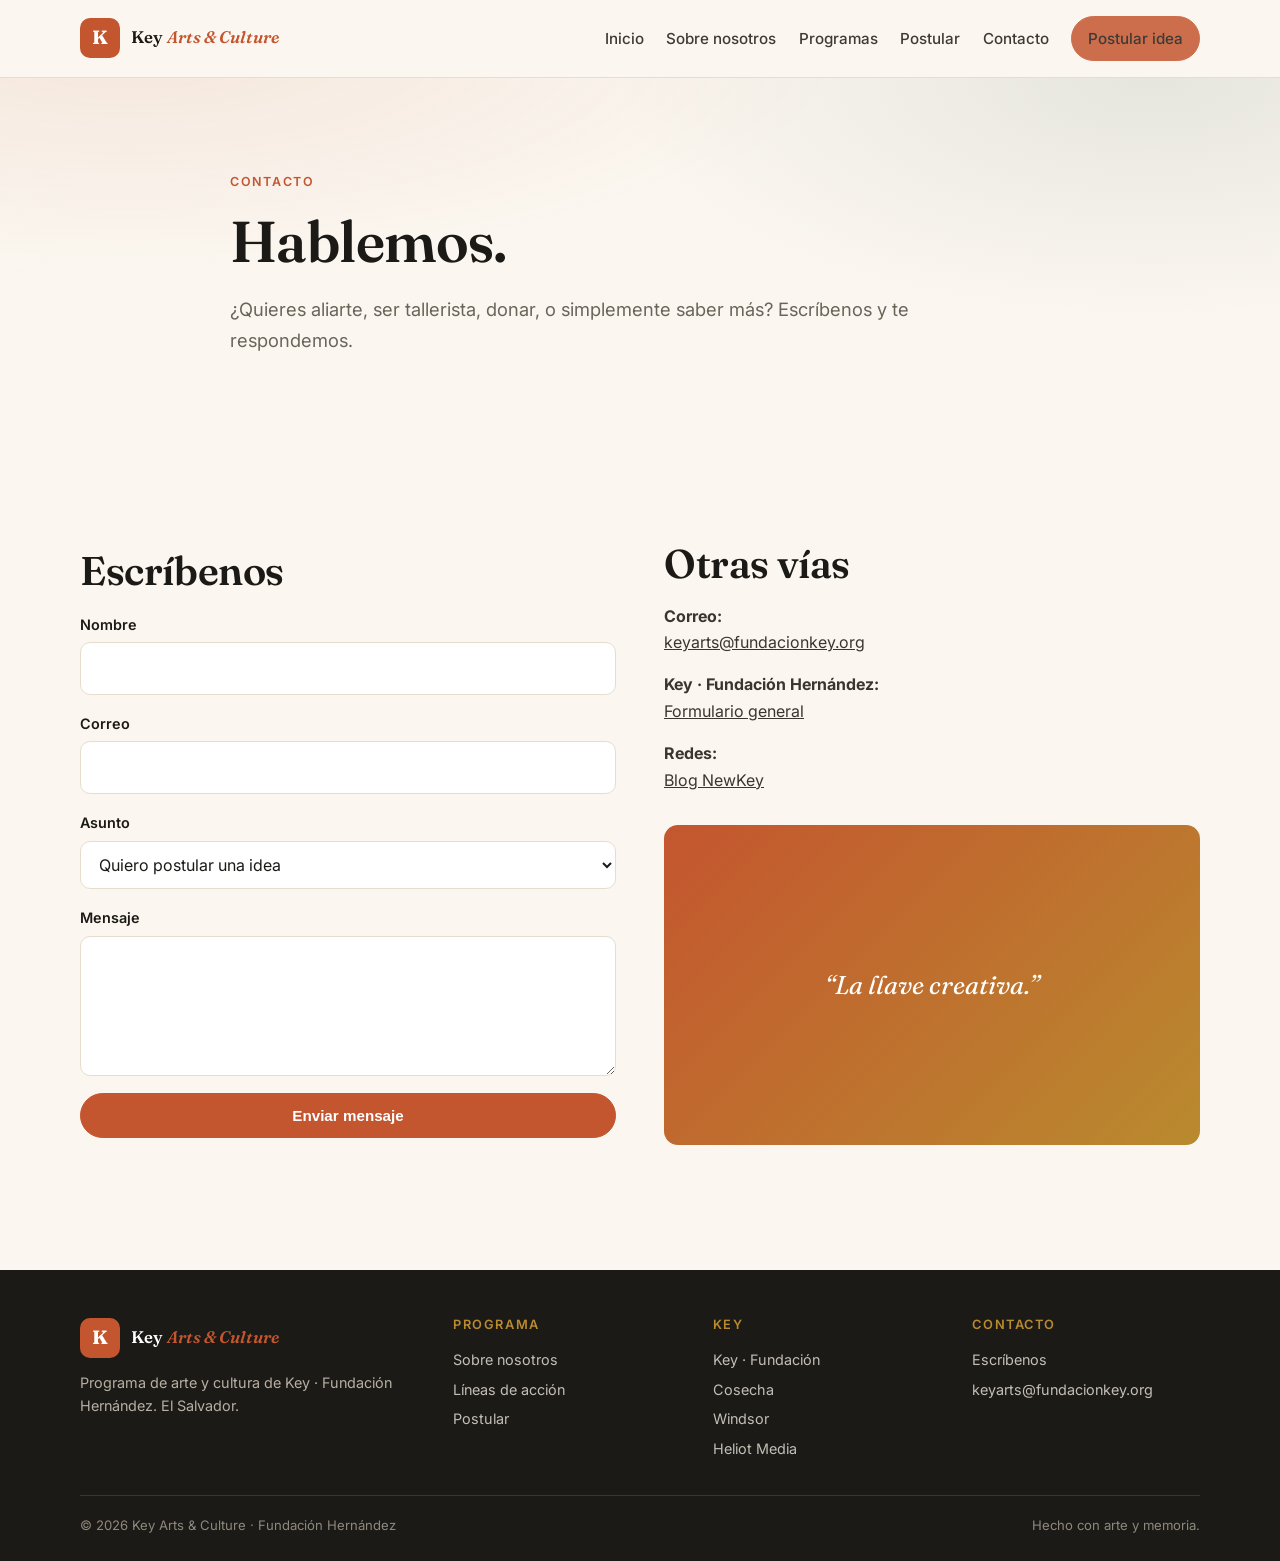
==== contacto.html @ b926c4cf "Add contacto.html for contact form and information" ====
<!DOCTYPE html>
<html lang="es">
<head>
<meta charset="UTF-8" />
<meta name="viewport" content="width=device-width, initial-scale=1.0" />
<title>Contacto — Key Arts &amp; Culture</title>
<meta name="description" content="Escríbenos para postular, aliarte o sumarte a Key Arts & Culture." />
<link rel="preconnect" href="https://fonts.googleapis.com" />
<link rel="preconnect" href="https://fonts.gstatic.com" crossorigin />
<link href="https://fonts.googleapis.com/css2?family=Fraunces:ital,opsz,wght@0,9..144,400;0,9..144,600;0,9..144,700;1,9..144,400&family=Inter:wght@400;500;600&display=swap" rel="stylesheet" />
<link rel="stylesheet" href="styles.css" />
</head>
<body>

<header class="site-header">
  <div class="container nav-wrap">
    <a class="brand" href="index.html">
      <span class="brand-mark">K</span>
      <span class="brand-text">Key <em>Arts &amp; Culture</em></span>
    </a>
    <button class="nav-toggle" aria-label="Abrir menú" aria-expanded="false">☰</button>
    <nav class="nav">
      <a href="index.html">Inicio</a>
      <a href="sobre-nosotros.html">Sobre nosotros</a>
      <a href="programas.html">Programas</a>
      <a href="postular.html">Postular</a>
      <a href="contacto.html">Contacto</a>
      <a class="btn btn-sm" href="postular.html">Postular idea</a>
    </nav>
  </div>
</header>

<main>

  <section class="hero">
    <div class="container hero-inner">
      <span class="eyebrow">Contacto</span>
      <h1>Hablemos.</h1>
      <p class="lead">
        ¿Quieres aliarte, ser tallerista, donar, o simplemente saber más?
        Escríbenos y te respondemos.
      </p>
    </div>
  </section>

  <section>
    <div class="container split">

      <div>
        <h2>Escríbenos</h2>
        <form action="https://formspree.io/f/tu-id" method="POST" style="margin-top:1.2rem;">
          <div class="field">
            <label for="nombre">Nombre</label>
            <input id="nombre" name="nombre" type="text" required />
          </div>
          <div class="field">
            <label for="email">Correo</label>
            <input id="email" name="email" type="email" required />
          </div>
          <div class="field">
            <label for="asunto">Asunto</label>
            <select id="asunto" name="asunto">
              <option>Quiero postular una idea</option>
              <option>Quiero ser tallerista</option>
              <option>Quiero aliarme</option>
              <option>Quiero donar</option>
              <option>Prensa / medios</option>
              <option>Otro</option>
            </select>
          </div>
          <div class="field">
            <label for="mensaje">Mensaje</label>
            <textarea id="mensaje" name="mensaje" required></textarea>
          </div>
          <button class="btn" type="submit">Enviar mensaje</button>
        </form>
      </div>

      <div>
        <h2>Otras vías</h2>
        <p style="margin-top:1rem;">
          <strong>Correo:</strong><br />
          <a href="mailto:keyarts@fundacionkey.org" style="text-decoration:underline;">keyarts@fundacionkey.org</a>
        </p>
        <p style="margin-top:1rem;">
          <strong>Key · Fundación Hernández:</strong><br />
          <a href="https://fundacionkey.github.io/key/contactanos.html" target="_blank" rel="noopener" style="text-decoration:underline;">Formulario general</a>
        </p>
        <p style="margin-top:1rem;">
          <strong>Redes:</strong><br />
          <a href="https://the-newkey.blogspot.com/" target="_blank" rel="noopener" style="text-decoration:underline;">Blog NewKey</a>
        </p>

        <div class="visual" style="margin-top:2rem;">
          “La llave creativa.”
        </div>
      </div>

    </div>
  </section>

</main>

<footer class="site-footer">
  <div class="container footer-grid">
    <div>
      <div class="brand" style="margin-bottom:.8rem;">
        <span class="brand-mark">K</span>
        <span class="brand-text" style="color:#fff;">Key <em>Arts &amp; Culture</em></span>
      </div>
      <p>Programa de arte y cultura de Key · Fundación Hernández. El Salvador.</p>
    </div>
    <div>
      <h4>Programa</h4>
      <a href="sobre-nosotros.html">Sobre nosotros</a>
      <a href="programas.html">Líneas de acción</a>
      <a href="postular.html">Postular</a>
    </div>
    <div>
      <h4>Key</h4>
      <a href="https://fundacionkey.github.io/key/" target="_blank" rel="noopener">Key · Fundación</a>
      <a href="https://fundacionkey.github.io/key/cosecha.html" target="_blank" rel="noopener">Cosecha</a>
      <a href="https://fundacionkey.github.io/windsor/" target="_blank" rel="noopener">Windsor</a>
      <a href="https://fundacionkey.github.io/Heliot-Media/" target="_blank" rel="noopener">Heliot Media</a>
    </div>
    <div>
      <h4>Contacto</h4>
      <a href="contacto.html">Escríbenos</a>
      <a href="mailto:keyarts@fundacionkey.org">keyarts@fundacionkey.org</a>
    </div>
  </div>
  <div class="container footer-bottom">
    <span>© 2026 Key Arts &amp; Culture · Fundación Hernández</span>
    <span>Hecho con arte y memoria.</span>
  </div>
</footer>

<script>
  const toggle = document.querySelector('.nav-toggle');
  const nav = document.querySelector('.nav');
  toggle?.addEventListener('click', () => {
    const open = nav.classList.toggle('open');
    toggle.setAttribute('aria-expanded', open);
  });
</script>
</body>
</html>
---- styles.css ----
/* ============================================
   Key Arts & Culture — estilos compartidos
   https://fundacionkey.github.io/artsandculture/
   ============================================ */

*, *::before, *::after { box-sizing: border-box; }
* { margin: 0; padding: 0; }

:root {
  --cream: #FBF7F0;
  --paper: #FFFFFF;
  --ink: #1C1A17;
  --muted: #6B6459;
  --line: #E6DDCE;
  --terracotta: #C4562F;
  --terracotta-dark: #9E3E1E;
  --green: #2E4A3C;
  --gold: #B98A2E;
  --radius: 14px;
  --maxw: 1120px;
  --shadow: 0 10px 30px rgba(28,26,23,.08);
}

html { scroll-behavior: smooth; }

body {
  font-family: 'Inter', system-ui, -apple-system, sans-serif;
  background: var(--cream);
  color: var(--ink);
  line-height: 1.65;
  -webkit-font-smoothing: antialiased;
  text-rendering: optimizeLegibility;
}

h1, h2, h3, h4 {
  font-family: 'Fraunces', Georgia, serif;
  font-weight: 600;
  line-height: 1.15;
  letter-spacing: -0.01em;
}
h1 { font-size: clamp(2.2rem, 5vw, 3.6rem); }
h2 { font-size: clamp(1.7rem, 3.5vw, 2.5rem); }
h3 { font-size: 1.25rem; }

p { color: #3A362F; }
a { color: inherit; text-decoration: none; }
img { max-width: 100%; display: block; }

.container {
  width: min(100% - 2.5rem, var(--maxw));
  margin-inline: auto;
}

/* ---------- Header / Nav ---------- */
.site-header {
  position: sticky; top: 0; z-index: 50;
  background: rgba(251,247,240,.92);
  backdrop-filter: blur(10px);
  -webkit-backdrop-filter: blur(10px);
  border-bottom: 1px solid var(--line);
}
.nav-wrap {
  display: flex; align-items: center; justify-content: space-between;
  padding: 1rem 0;
}
.brand { display: flex; align-items: center; gap: .7rem; }
.brand-mark {
  width: 40px; height: 40px; border-radius: 10px;
  background: var(--terracotta); color: #fff;
  display: grid; place-items: center;
  font-family: 'Fraunces', serif; font-weight: 700; font-size: 1.2rem;
}
.brand-text { font-family: 'Fraunces', serif; font-weight: 600; font-size: 1.05rem; }
.brand-text em { color: var(--terracotta); font-style: italic; }

.nav { display: flex; align-items: center; gap: 1.4rem; }
.nav a { font-size: .95rem; font-weight: 500; color: var(--ink); opacity: .85; transition: .2s; }
.nav a:hover { opacity: 1; color: var(--terracotta); }

.nav-toggle {
  display: none; background: none; border: 1px solid var(--line);
  border-radius: 8px; padding: .4rem .7rem; font-size: 1.1rem; cursor: pointer;
  color: var(--ink);
}

/* ---------- Buttons ---------- */
.btn {
  display: inline-block; padding: .8rem 1.4rem; border-radius: 999px;
  background: var(--terracotta); color: #fff; font-weight: 600; font-size: .95rem;
  border: 1px solid var(--terracotta); transition: .2s; cursor: pointer;
}
.btn:hover { background: var(--terracotta-dark); border-color: var(--terracotta-dark); }
.btn-ghost {
  background: transparent; color: var(--ink); border: 1px solid var(--line);
}
.btn-ghost:hover { background: var(--ink); color: #fff; border-color: var(--ink); }
.btn-sm { padding: .55rem 1rem; font-size: .85rem; }

/* ---------- Hero ---------- */
.hero {
  padding: clamp(3rem, 7vw, 6rem) 0 clamp(2.5rem, 6vw, 5rem);
  background:
    radial-gradient(1200px 400px at 10% -10%, rgba(196,86,47,.10), transparent 60%),
    radial-gradient(900px 400px at 90% 0%, rgba(46,74,60,.10), transparent 60%);
}
.hero-inner { max-width: 820px; }
.eyebrow {
  display: inline-block; font-size: .78rem; font-weight: 600; letter-spacing: .14em;
  text-transform: uppercase; color: var(--terracotta); margin-bottom: 1rem;
}
.hero h1 { margin-bottom: 1.2rem; }
.hero p.lead { font-size: 1.15rem; color: var(--muted); max-width: 60ch; margin-bottom: 2rem; }
.hero-actions { display: flex; gap: .8rem; flex-wrap: wrap; }

/* ---------- Sections ---------- */
section { padding: clamp(2.5rem, 6vw, 5rem) 0; }
.section-head { max-width: 720px; margin-bottom: 2.5rem; }
.section-head h2 { margin-bottom: .8rem; }
.section-head p { color: var(--muted); font-size: 1.05rem; }

/* ---------- Cards ---------- */
.grid { display: grid; gap: 1.4rem; }
.grid-3 { grid-template-columns: repeat(auto-fit, minmax(260px, 1fr)); }
.grid-2 { grid-template-columns: repeat(auto-fit, minmax(320px, 1fr)); }

.card {
  background: var(--paper); border: 1px solid var(--line);
  border-radius: var(--radius); padding: 1.8rem;
  transition: .25s;
}
.card:hover { transform: translateY(-4px); box-shadow: var(--shadow); }
.card .num {
  font-family: 'Fraunces', serif; font-size: .9rem; color: var(--gold);
  font-weight: 700; letter-spacing: .1em; margin-bottom: .6rem;
}
.card h3 { margin-bottom: .5rem; }
.card p { font-size: .95rem; color: var(--muted); }

/* ---------- Split ---------- */
.split { display: grid; gap: 3rem; grid-template-columns: 1fr 1fr; align-items: center; }
.split .visual {
  background: linear-gradient(135deg, var(--terracotta), var(--gold));
  border-radius: var(--radius); min-height: 320px;
  display: grid; place-items: center; color: #fff;
  font-family: 'Fraunces', serif; font-size: 1.6rem; font-style: italic;
  padding: 2rem; text-align: center;
}

/* ---------- Quote ---------- */
.quote {
  background: var(--green); color: #fff; border-radius: var(--radius);
  padding: clamp(2rem, 5vw, 3.5rem); text-align: center;
}
.quote p {
  color: #fff; font-family: 'Fraunces', serif; font-style: italic;
  font-size: clamp(1.2rem, 2.5vw, 1.7rem); line-height: 1.4;
}
.quote .author {
  display: block; margin-top: 1.2rem; font-size: .9rem; opacity: .8;
  font-style: normal; font-family: 'Inter', sans-serif;
}

/* ---------- Forms ---------- */
form { display: grid; gap: 1.1rem; }
.field { display: grid; gap: .35rem; }
.field label { font-size: .9rem; font-weight: 600; }
.field input, .field select, .field textarea {
  font: inherit; padding: .75rem .9rem; border: 1px solid var(--line);
  border-radius: 10px; background: var(--paper); color: var(--ink);
  width: 100%;
}
.field input:focus, .field select:focus, .field textarea:focus {
  outline: 2px solid var(--terracotta); outline-offset: 1px; border-color: var(--terracotta);
}
.field textarea { min-height: 140px; resize: vertical; }
.field .hint { font-size: .8rem; color: var(--muted); }

/* ---------- Footer ---------- */
.site-footer {
  background: #1C1A17; color: #EDE7DC; margin-top: 3rem;
  padding: 3rem 0 1.5rem;
}
.footer-grid {
  display: grid; gap: 2rem;
  grid-template-columns: 1.5fr 1fr 1fr 1fr;
}
.site-footer h4 {
  font-family: 'Inter', sans-serif; font-size: .8rem; letter-spacing: .12em;
  text-transform: uppercase; color: var(--gold); margin-bottom: .8rem;
}
.site-footer a { display: block; font-size: .9rem; opacity: .8; padding: .18rem 0; transition: .2s; }
.site-footer a:hover { opacity: 1; color: #fff; }
.site-footer p { color: #B7AFA2; font-size: .9rem; }
.footer-bottom {
  border-top: 1px solid rgba(255,255,255,.12); margin-top: 2rem; padding-top: 1.2rem;
  font-size: .82rem; color: #8F887C;
  display: flex; justify-content: space-between; flex-wrap: wrap; gap: .6rem;
}

/* ---------- Responsive ---------- */
@media (max-width: 820px) {
  .split { grid-template-columns: 1fr; }
  .footer-grid { grid-template-columns: 1fr 1fr; }
  .nav {
    display: none; position: absolute; top: 100%; left: 0; right: 0;
    background: var(--cream); border-bottom: 1px solid var(--line);
    flex-direction: column; align-items: flex-start; gap: .8rem;
    padding: 1.2rem 1.25rem;
  }
  .nav.open { display: flex; }
  .nav-toggle { display: block; }
}
@media (max-width: 520px) {
  .footer-grid { grid-template-columns: 1fr; }
}
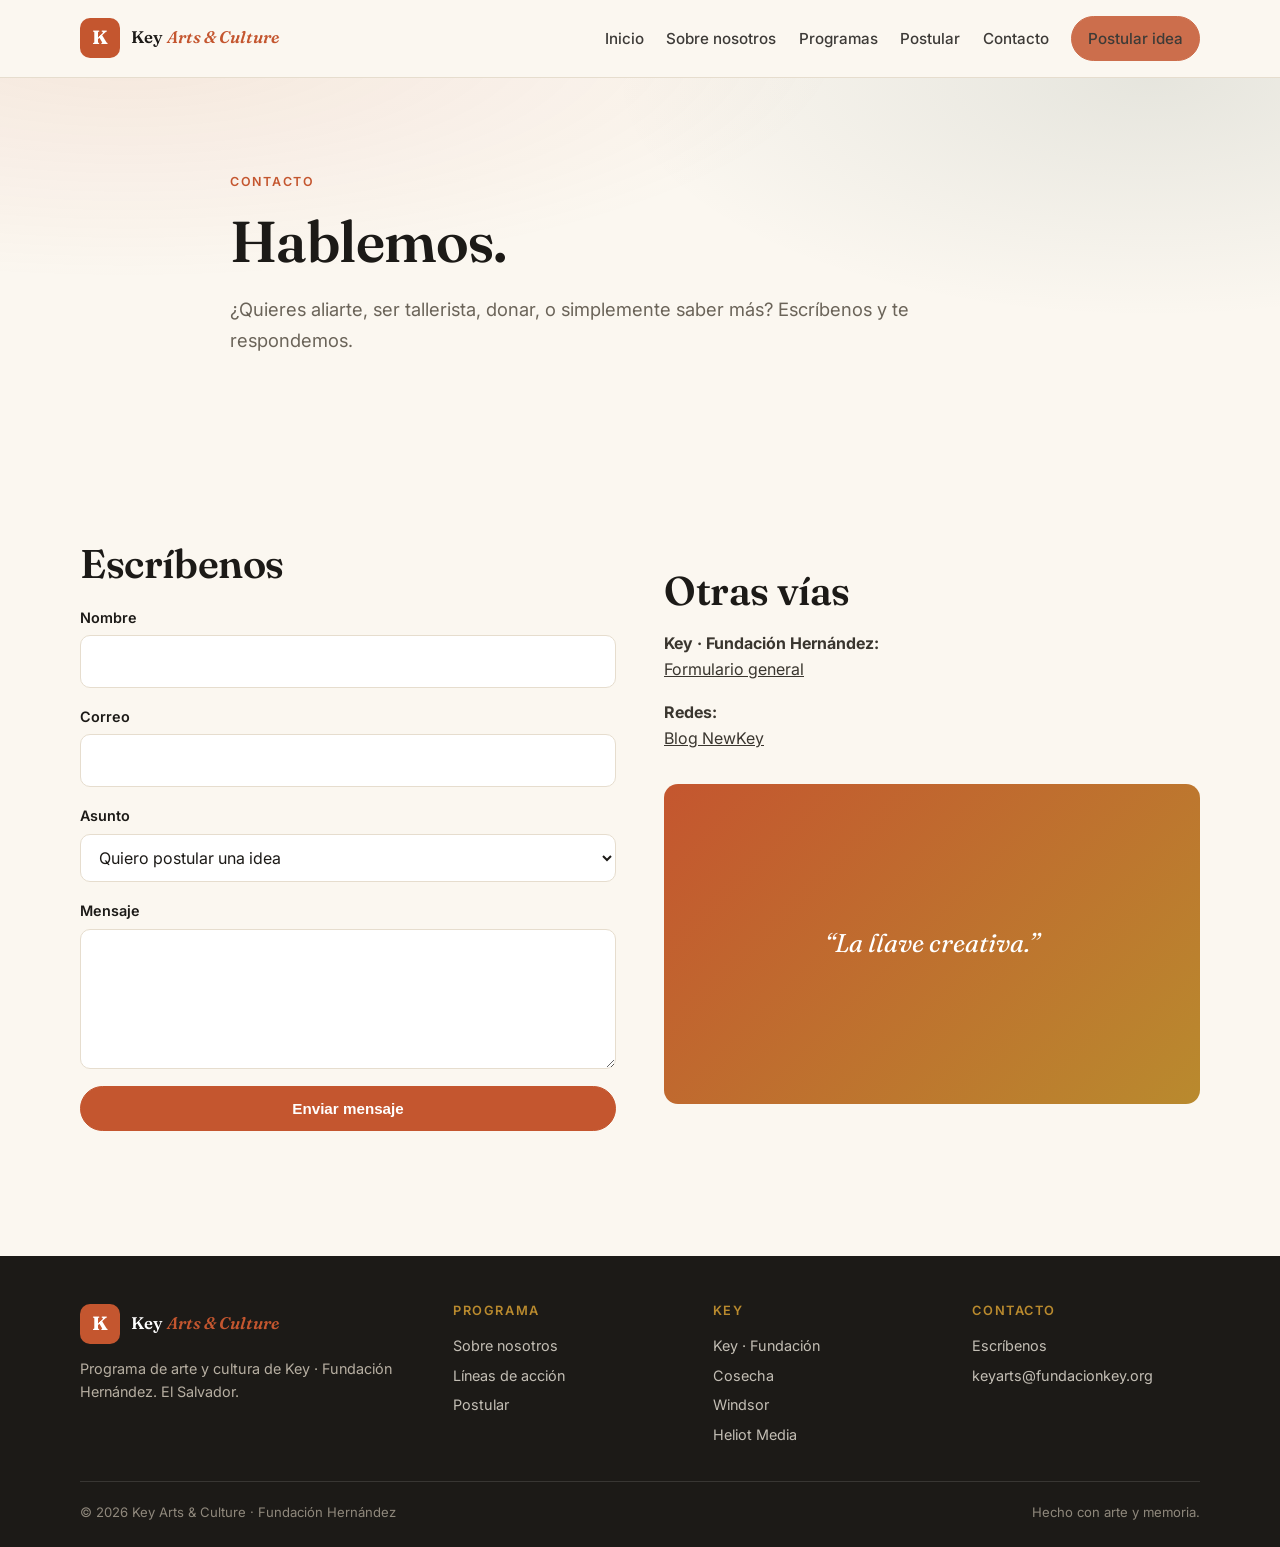
==== commit 08d51956: "Remove email contact details from contacto.html Removed email contact information from the page." ====
--- a/contacto.html
+++ b/contacto.html
@@ -79,10 +79,6 @@
       <div>
         <h2>Otras vías</h2>
         <p style="margin-top:1rem;">
-          <strong>Correo:</strong><br />
-          <a href="mailto:keyarts@fundacionkey.org" style="text-decoration:underline;">keyarts@fundacionkey.org</a>
-        </p>
-        <p style="margin-top:1rem;">
           <strong>Key · Fundación Hernández:</strong><br />
           <a href="https://fundacionkey.github.io/key/contactanos.html" target="_blank" rel="noopener" style="text-decoration:underline;">Formulario general</a>
         </p>
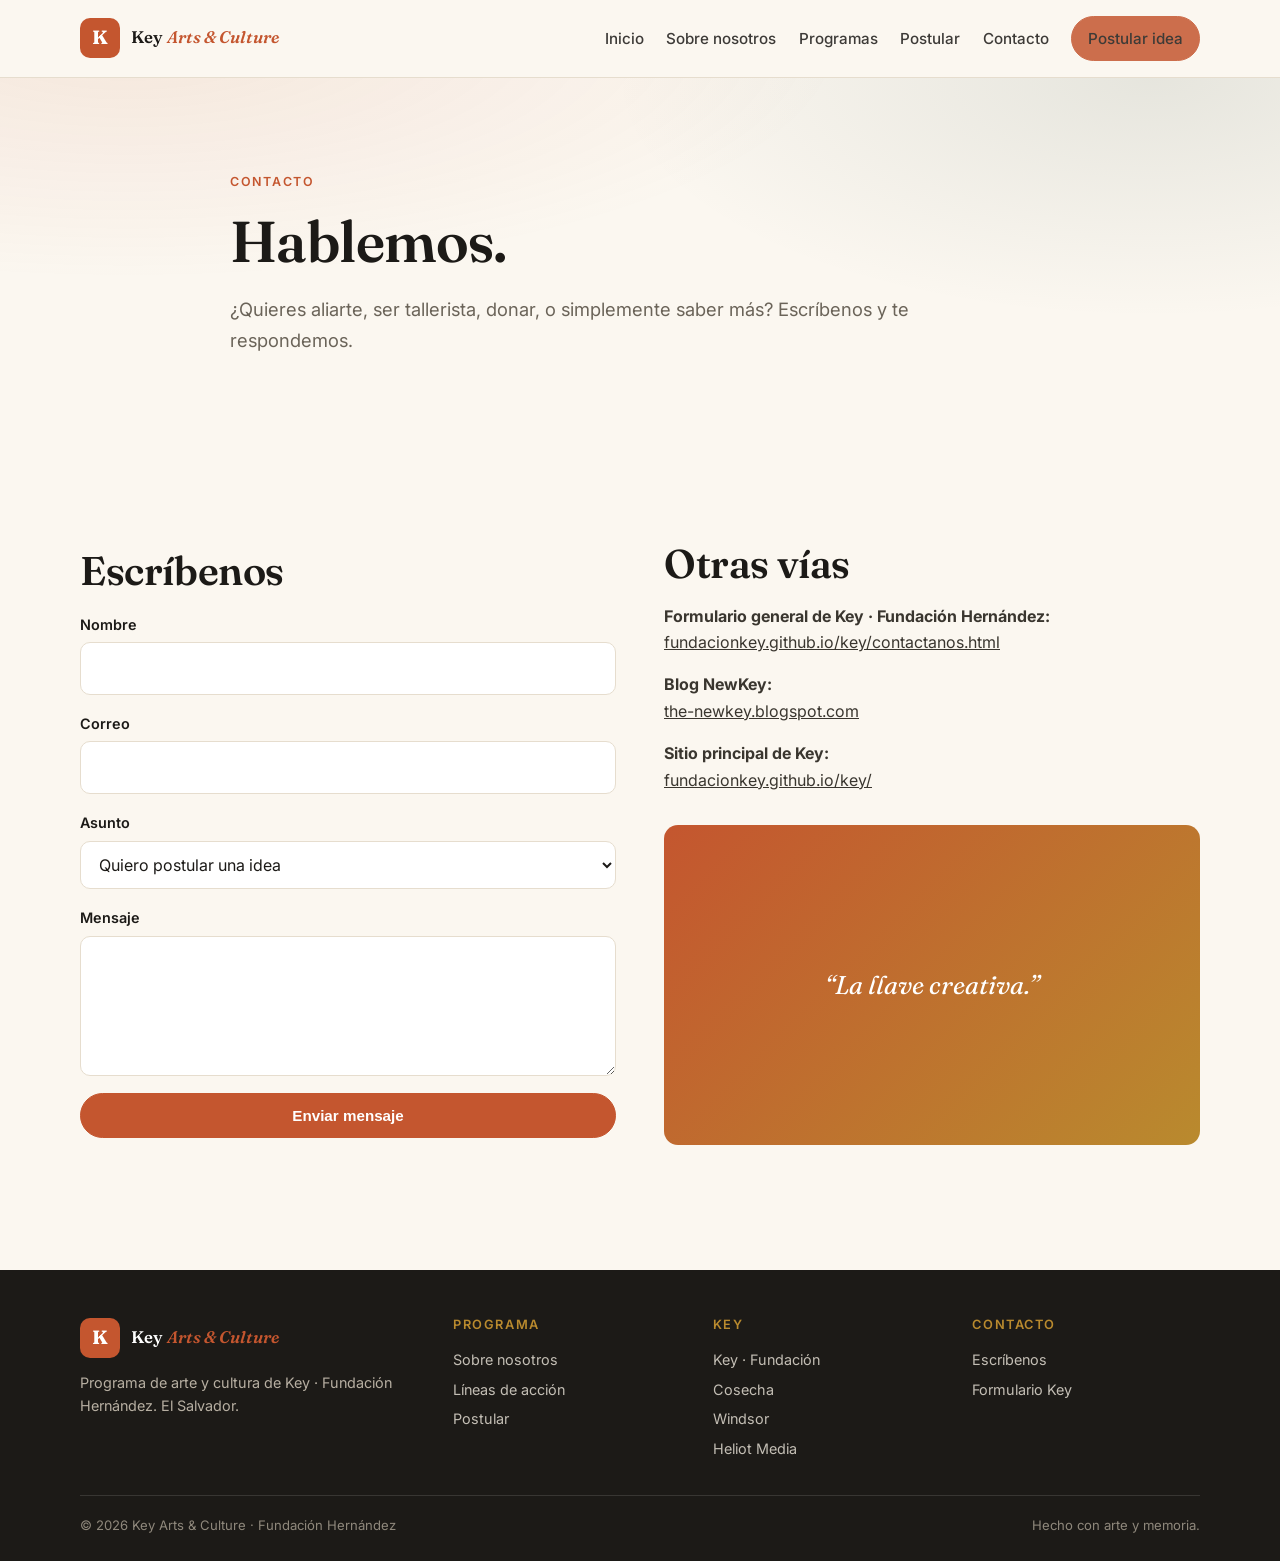
==== commit 8b5e29e2: "Update contacto.html" ====
--- a/contacto.html
+++ b/contacto.html
@@ -78,13 +78,26 @@
 
       <div>
         <h2>Otras vías</h2>
+
         <p style="margin-top:1rem;">
-          <strong>Key · Fundación Hernández:</strong><br />
-          <a href="https://fundacionkey.github.io/key/contactanos.html" target="_blank" rel="noopener" style="text-decoration:underline;">Formulario general</a>
+          <strong>Formulario general de Key · Fundación Hernández:</strong><br />
+          <a href="https://fundacionkey.github.io/key/contactanos.html" target="_blank" rel="noopener" style="text-decoration:underline;">
+            fundacionkey.github.io/key/contactanos.html
+          </a>
         </p>
+
         <p style="margin-top:1rem;">
-          <strong>Redes:</strong><br />
-          <a href="https://the-newkey.blogspot.com/" target="_blank" rel="noopener" style="text-decoration:underline;">Blog NewKey</a>
+          <strong>Blog NewKey:</strong><br />
+          <a href="https://the-newkey.blogspot.com/" target="_blank" rel="noopener" style="text-decoration:underline;">
+            the-newkey.blogspot.com
+          </a>
+        </p>
+
+        <p style="margin-top:1rem;">
+          <strong>Sitio principal de Key:</strong><br />
+          <a href="https://fundacionkey.github.io/key/" target="_blank" rel="noopener" style="text-decoration:underline;">
+            fundacionkey.github.io/key/
+          </a>
         </p>
 
         <div class="visual" style="margin-top:2rem;">
@@ -122,7 +135,7 @@
     <div>
       <h4>Contacto</h4>
       <a href="contacto.html">Escríbenos</a>
-      <a href="mailto:keyarts@fundacionkey.org">keyarts@fundacionkey.org</a>
+      <a href="https://fundacionkey.github.io/key/contactanos.html" target="_blank" rel="noopener">Formulario Key</a>
     </div>
   </div>
   <div class="container footer-bottom">
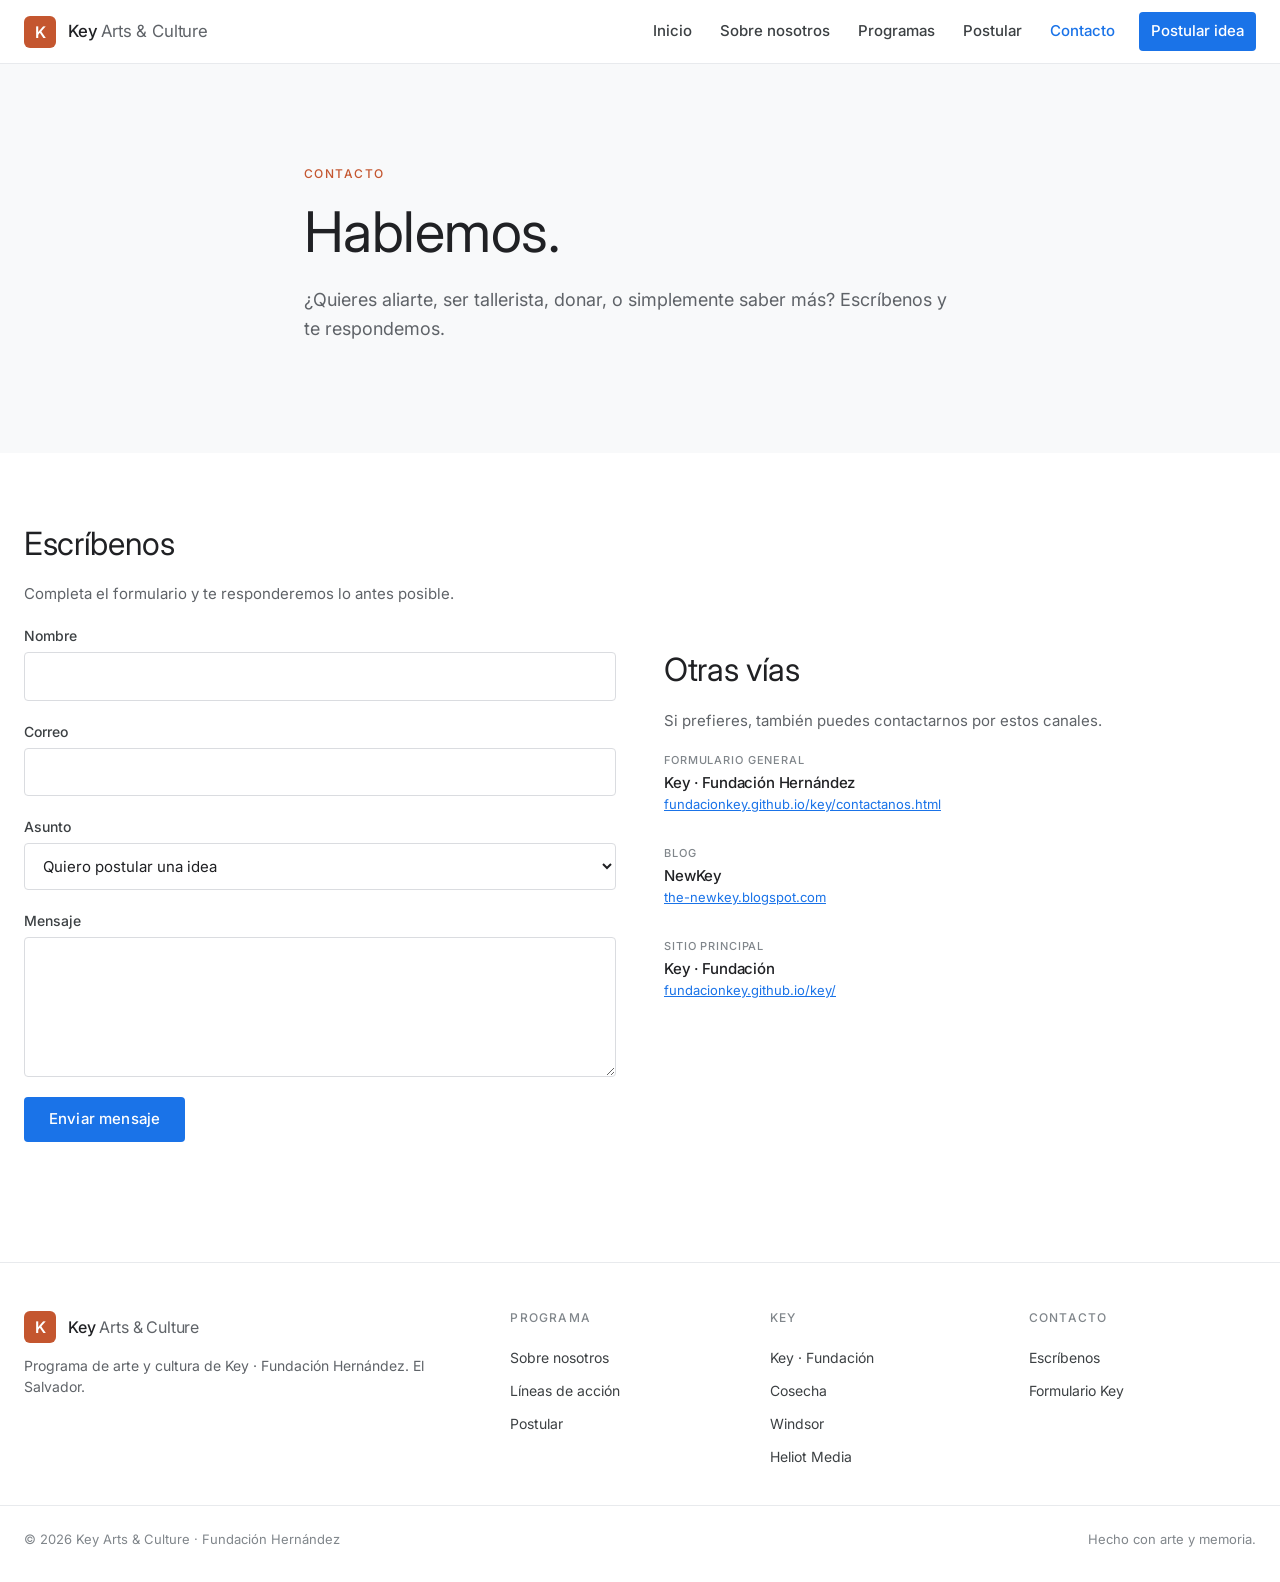
==== commit aeb82e8d: "Update contacto.html" ====
--- a/contacto.html
+++ b/contacto.html
@@ -7,25 +7,27 @@
 <meta name="description" content="Escríbenos para postular, aliarte o sumarte a Key Arts & Culture." />
 <link rel="preconnect" href="https://fonts.googleapis.com" />
 <link rel="preconnect" href="https://fonts.gstatic.com" crossorigin />
-<link href="https://fonts.googleapis.com/css2?family=Fraunces:ital,opsz,wght@0,9..144,400;0,9..144,600;0,9..144,700;1,9..144,400&family=Inter:wght@400;500;600&display=swap" rel="stylesheet" />
+<link href="https://fonts.googleapis.com/css2?family=Inter:wght@400;500;600&display=swap" rel="stylesheet" />
 <link rel="stylesheet" href="styles.css" />
 </head>
 <body>
 
 <header class="site-header">
-  <div class="container nav-wrap">
+  <div class="nav-wrap">
     <a class="brand" href="index.html">
       <span class="brand-mark">K</span>
       <span class="brand-text">Key <em>Arts &amp; Culture</em></span>
     </a>
-    <button class="nav-toggle" aria-label="Abrir menú" aria-expanded="false">☰</button>
+    <button class="nav-toggle" aria-label="Abrir menú" aria-expanded="false">
+      <svg width="24" height="24" viewBox="0 0 24 24" fill="currentColor"><path d="M3 6h18v2H3V6zm0 5h18v2H3v-2zm0 5h18v2H3v-2z"/></svg>
+    </button>
     <nav class="nav">
       <a href="index.html">Inicio</a>
       <a href="sobre-nosotros.html">Sobre nosotros</a>
       <a href="programas.html">Programas</a>
       <a href="postular.html">Postular</a>
-      <a href="contacto.html">Contacto</a>
-      <a class="btn btn-sm" href="postular.html">Postular idea</a>
+      <a href="contacto.html" class="active">Contacto</a>
+      <a class="btn-nav" href="postular.html">Postular idea</a>
     </nav>
   </div>
 </header>
@@ -44,11 +46,13 @@
   </section>
 
   <section>
-    <div class="container split">
-
+    <div class="split">
       <div>
-        <h2>Escríbenos</h2>
-        <form action="https://formspree.io/f/tu-id" method="POST" style="margin-top:1.2rem;">
+        <div class="section-head-inline">
+          <h2>Escríbenos</h2>
+          <p>Completa el formulario y te responderemos lo antes posible.</p>
+        </div>
+        <form action="https://formspree.io/f/tu-id" method="POST" style="margin-top:16px;">
           <div class="field">
             <label for="nombre">Nombre</label>
             <input id="nombre" name="nombre" type="text" required />
@@ -72,50 +76,53 @@
             <label for="mensaje">Mensaje</label>
             <textarea id="mensaje" name="mensaje" required></textarea>
           </div>
-          <button class="btn" type="submit">Enviar mensaje</button>
+          <div>
+            <button class="btn" type="submit">Enviar mensaje</button>
+          </div>
         </form>
       </div>
 
       <div>
-        <h2>Otras vías</h2>
+        <div class="section-head-inline">
+          <h2>Otras vías</h2>
+          <p>Si prefieres, también puedes contactarnos por estos canales.</p>
+        </div>
 
-        <p style="margin-top:1rem;">
-          <strong>Formulario general de Key · Fundación Hernández:</strong><br />
-          <a href="https://fundacionkey.github.io/key/contactanos.html" target="_blank" rel="noopener" style="text-decoration:underline;">
-            fundacionkey.github.io/key/contactanos.html
-          </a>
-        </p>
-
-        <p style="margin-top:1rem;">
-          <strong>Blog NewKey:</strong><br />
-          <a href="https://the-newkey.blogspot.com/" target="_blank" rel="noopener" style="text-decoration:underline;">
-            the-newkey.blogspot.com
-          </a>
-        </p>
-
-        <p style="margin-top:1rem;">
-          <strong>Sitio principal de Key:</strong><br />
-          <a href="https://fundacionkey.github.io/key/" target="_blank" rel="noopener" style="text-decoration:underline;">
-            fundacionkey.github.io/key/
-          </a>
-        </p>
-
-        <div class="visual" style="margin-top:2rem;">
-          “La llave creativa.”
+        <div class="grid" style="grid-template-columns:1fr; gap:16px; margin-top:16px;">
+          <article class="card" style="width:100%;">
+            <div class="card-body">
+              <span class="kicker">Formulario general</span>
+              <h3>Key · Fundación Hernández</h3>
+              <p><a href="https://fundacionkey.github.io/key/contactanos.html" target="_blank" rel="noopener" style="color:var(--accent); text-decoration:underline;">fundacionkey.github.io/key/contactanos.html</a></p>
+            </div>
+          </article>
+          <article class="card" style="width:100%;">
+            <div class="card-body">
+              <span class="kicker">Blog</span>
+              <h3>NewKey</h3>
+              <p><a href="https://the-newkey.blogspot.com/" target="_blank" rel="noopener" style="color:var(--accent); text-decoration:underline;">the-newkey.blogspot.com</a></p>
+            </div>
+          </article>
+          <article class="card" style="width:100%;">
+            <div class="card-body">
+              <span class="kicker">Sitio principal</span>
+              <h3>Key · Fundación</h3>
+              <p><a href="https://fundacionkey.github.io/key/" target="_blank" rel="noopener" style="color:var(--accent); text-decoration:underline;">fundacionkey.github.io/key/</a></p>
+            </div>
+          </article>
         </div>
       </div>
-
     </div>
   </section>
 
 </main>
 
 <footer class="site-footer">
-  <div class="container footer-grid">
+  <div class="footer-grid">
     <div>
-      <div class="brand" style="margin-bottom:.8rem;">
+      <div class="footer-brand">
         <span class="brand-mark">K</span>
-        <span class="brand-text" style="color:#fff;">Key <em>Arts &amp; Culture</em></span>
+        <span class="brand-text">Key <em>Arts &amp; Culture</em></span>
       </div>
       <p>Programa de arte y cultura de Key · Fundación Hernández. El Salvador.</p>
     </div>
@@ -138,7 +145,7 @@
       <a href="https://fundacionkey.github.io/key/contactanos.html" target="_blank" rel="noopener">Formulario Key</a>
     </div>
   </div>
-  <div class="container footer-bottom">
+  <div class="footer-bottom">
     <span>© 2026 Key Arts &amp; Culture · Fundación Hernández</span>
     <span>Hecho con arte y memoria.</span>
   </div>
--- a/styles.css
+++ b/styles.css
@@ -1,215 +1,568 @@
-/* ============================================
-   Key Arts & Culture — estilos compartidos
-   https://fundacionkey.github.io/artsandculture/
-   ============================================ */
+/* Key Arts & Culture — estética inspirada en Google Arts & Culture */
 
 *, *::before, *::after { box-sizing: border-box; }
 * { margin: 0; padding: 0; }
 
 :root {
-  --cream: #FBF7F0;
-  --paper: #FFFFFF;
-  --ink: #1C1A17;
-  --muted: #6B6459;
-  --line: #E6DDCE;
-  --terracotta: #C4562F;
-  --terracotta-dark: #9E3E1E;
-  --green: #2E4A3C;
-  --gold: #B98A2E;
-  --radius: 14px;
-  --maxw: 1120px;
-  --shadow: 0 10px 30px rgba(28,26,23,.08);
-}
-
-html { scroll-behavior: smooth; }
+  --bg: #ffffff;
+  --surface: #ffffff;
+  --surface-2: #f8f9fa;
+  --ink: #202124;
+  --ink-2: #3c4043;
+  --muted: #5f6368;
+  --muted-2: #80868b;
+  --line: #dadce0;
+  --line-soft: #e8eaed;
+  --accent: #1a73e8;
+  --accent-hover: #1765cc;
+  --terracotta: #c4562f;
+  --gold: #b98a2e;
+  --green: #2e4a3c;
+  --radius: 8px;
+  --radius-lg: 12px;
+  --maxw: 1440px;
+  --gutter: 24px;
+  --shadow-1: 0 1px 2px 0 rgba(60,64,67,.3), 0 1px 3px 1px rgba(60,64,67,.15);
+  --shadow-2: 0 1px 3px 0 rgba(60,64,67,.3), 0 4px 8px 3px rgba(60,64,67,.15);
+  --font-sans: 'Inter', -apple-system, BlinkMacSystemFont, 'Segoe UI', Roboto, sans-serif;
+}
+
+html { scroll-behavior: smooth; -webkit-text-size-adjust: 100%; }
 
 body {
-  font-family: 'Inter', system-ui, -apple-system, sans-serif;
-  background: var(--cream);
+  font-family: var(--font-sans);
+  background: var(--bg);
   color: var(--ink);
-  line-height: 1.65;
+  font-size: 16px;
+  line-height: 1.5;
   -webkit-font-smoothing: antialiased;
-  text-rendering: optimizeLegibility;
-}
-
+  -moz-osx-font-smoothing: grayscale;
+  overflow-x: hidden;
+}
+
+img, svg { display: block; max-width: 100%; }
+a { color: inherit; text-decoration: none; }
+button { font: inherit; cursor: pointer; border: 0; background: none; }
+
+/* ============ TIPOGRAFÍA ============ */
 h1, h2, h3, h4 {
-  font-family: 'Fraunces', Georgia, serif;
-  font-weight: 600;
-  line-height: 1.15;
+  font-weight: 400;
   letter-spacing: -0.01em;
-}
-h1 { font-size: clamp(2.2rem, 5vw, 3.6rem); }
-h2 { font-size: clamp(1.7rem, 3.5vw, 2.5rem); }
-h3 { font-size: 1.25rem; }
-
-p { color: #3A362F; }
-a { color: inherit; text-decoration: none; }
-img { max-width: 100%; display: block; }
-
+  line-height: 1.2;
+  color: var(--ink);
+}
+h1 { font-size: clamp(2rem, 5vw, 3.5rem); font-weight: 400; }
+h2 { font-size: clamp(1.5rem, 3vw, 2rem); font-weight: 400; }
+h3 { font-size: 1rem; font-weight: 500; }
+h4 { font-size: 0.875rem; font-weight: 400; color: var(--muted); }
+
+p { color: var(--ink-2); }
+p.lead { font-size: 1.125rem; color: var(--muted); line-height: 1.6; }
+
+/* ============ LAYOUT ============ */
 .container {
-  width: min(100% - 2.5rem, var(--maxw));
-  margin-inline: auto;
-}
-
-/* ---------- Header / Nav ---------- */
+  width: 100%;
+  max-width: var(--maxw);
+  margin: 0 auto;
+  padding: 0 var(--gutter);
+}
+
+main { padding-bottom: 0; }
+
+/* ============ HEADER ============ */
 .site-header {
-  position: sticky; top: 0; z-index: 50;
-  background: rgba(251,247,240,.92);
-  backdrop-filter: blur(10px);
-  -webkit-backdrop-filter: blur(10px);
-  border-bottom: 1px solid var(--line);
+  position: sticky;
+  top: 0;
+  z-index: 100;
+  background: #fff;
+  border-bottom: 1px solid var(--line-soft);
+  height: 64px;
+  display: flex;
+  align-items: center;
 }
 .nav-wrap {
-  display: flex; align-items: center; justify-content: space-between;
-  padding: 1rem 0;
-}
-.brand { display: flex; align-items: center; gap: .7rem; }
+  width: 100%;
+  max-width: var(--maxw);
+  margin: 0 auto;
+  padding: 0 var(--gutter);
+  display: flex;
+  align-items: center;
+  justify-content: space-between;
+  gap: 24px;
+}
+.brand {
+  display: flex;
+  align-items: center;
+  gap: 12px;
+  font-size: 1.05rem;
+  color: var(--ink);
+  flex-shrink: 0;
+}
 .brand-mark {
-  width: 40px; height: 40px; border-radius: 10px;
-  background: var(--terracotta); color: #fff;
+  width: 32px; height: 32px;
+  border-radius: 6px;
+  background: var(--terracotta);
+  color: #fff;
   display: grid; place-items: center;
-  font-family: 'Fraunces', serif; font-weight: 700; font-size: 1.2rem;
-}
-.brand-text { font-family: 'Fraunces', serif; font-weight: 600; font-size: 1.05rem; }
-.brand-text em { color: var(--terracotta); font-style: italic; }
-
-.nav { display: flex; align-items: center; gap: 1.4rem; }
-.nav a { font-size: .95rem; font-weight: 500; color: var(--ink); opacity: .85; transition: .2s; }
-.nav a:hover { opacity: 1; color: var(--terracotta); }
+  font-weight: 600; font-size: 1rem;
+  letter-spacing: -0.02em;
+}
+.brand-text { font-weight: 500; letter-spacing: -0.01em; }
+.brand-text em { font-style: normal; font-weight: 400; color: var(--muted); }
+
+.nav {
+  display: flex;
+  align-items: center;
+  gap: 4px;
+}
+.nav a {
+  padding: 8px 12px;
+  border-radius: 4px;
+  color: var(--ink-2);
+  font-size: 0.9375rem;
+  font-weight: 500;
+  transition: background .15s, color .15s;
+}
+.nav a:hover { background: var(--surface-2); color: var(--ink); }
+.nav a.active { color: var(--accent); }
+.nav .btn-nav {
+  margin-left: 8px;
+  background: var(--accent);
+  color: #fff;
+  border-radius: 4px;
+}
+.nav .btn-nav:hover { background: var(--accent-hover); color: #fff; }
 
 .nav-toggle {
-  display: none; background: none; border: 1px solid var(--line);
-  border-radius: 8px; padding: .4rem .7rem; font-size: 1.1rem; cursor: pointer;
+  display: none;
+  padding: 8px;
+  border-radius: 4px;
+  color: var(--ink-2);
+}
+.nav-toggle:hover { background: var(--surface-2); }
+
+/* ============ HERO ============ */
+.hero {
+  position: relative;
+  padding: clamp(48px, 8vw, 96px) 0 clamp(40px, 6vw, 80px);
+  background: var(--surface-2);
+  overflow: hidden;
+}
+.hero-inner { max-width: 720px; }
+.hero .eyebrow {
+  display: inline-block;
+  font-size: 0.75rem;
+  font-weight: 500;
+  letter-spacing: 0.12em;
+  text-transform: uppercase;
+  color: var(--terracotta);
+  margin-bottom: 16px;
+}
+.hero h1 { margin-bottom: 20px; }
+.hero p.lead { max-width: 60ch; margin-bottom: 32px; }
+.hero-actions { display: flex; gap: 12px; flex-wrap: wrap; }
+
+/* Hero con imagen (para páginas internas) */
+.hero-image {
+  position: relative;
+  height: clamp(320px, 45vw, 520px);
+  background: var(--ink);
+  color: #fff;
+  overflow: hidden;
+}
+.hero-image .hero-bg {
+  position: absolute; inset: 0;
+  background-size: cover;
+  background-position: center;
+  opacity: .7;
+}
+.hero-image .hero-overlay {
+  position: absolute; inset: 0;
+  background: linear-gradient(180deg, rgba(0,0,0,.15) 0%, rgba(0,0,0,.55) 100%);
+}
+.hero-image .hero-content {
+  position: relative;
+  height: 100%;
+  display: flex;
+  flex-direction: column;
+  justify-content: flex-end;
+  padding: 0 var(--gutter) 48px;
+  max-width: var(--maxw);
+  margin: 0 auto;
+  width: 100%;
+}
+.hero-image h1 { color: #fff; max-width: 800px; }
+.hero-image .eyebrow { color: #fff; opacity: .9; }
+.hero-image p.lead { color: rgba(255,255,255,.9); max-width: 60ch; }
+
+/* ============ BOTONES ============ */
+.btn {
+  display: inline-flex;
+  align-items: center;
+  justify-content: center;
+  padding: 10px 24px;
+  border-radius: 4px;
+  background: var(--accent);
+  color: #fff;
+  font-size: 0.9375rem;
+  font-weight: 500;
+  letter-spacing: .01em;
+  transition: background .15s, box-shadow .15s;
+  border: 1px solid transparent;
+}
+.btn:hover { background: var(--accent-hover); box-shadow: var(--shadow-1); }
+.btn-ghost {
+  background: transparent;
+  color: var(--accent);
+  border: 1px solid var(--line);
+}
+.btn-ghost:hover { background: var(--surface-2); border-color: var(--line); }
+.btn-dark {
+  background: var(--ink);
+  color: #fff;
+}
+.btn-dark:hover { background: #000; }
+.btn-sm { padding: 8px 16px; font-size: 0.875rem; }
+
+/* ============ SECCIONES ============ */
+section { padding: clamp(40px, 6vw, 72px) 0; }
+
+.section-head {
+  max-width: var(--maxw);
+  margin: 0 auto 24px;
+  padding: 0 var(--gutter);
+}
+.section-head h2 { margin-bottom: 6px; }
+.section-head p {
+  font-size: 0.9375rem;
+  color: var(--muted);
+  max-width: 70ch;
+}
+
+/* Encabezado de sección dentro del container (para no duplicar padding) */
+.section-head-inline {
+  margin-bottom: 20px;
+}
+.section-head-inline h2 { margin-bottom: 6px; }
+.section-head-inline p { font-size: 0.9375rem; color: var(--muted); }
+
+/* ============ RIBBON (carrusel horizontal) ============ */
+.ribbon-wrap {
+  position: relative;
+  max-width: var(--maxw);
+  margin: 0 auto;
+}
+.ribbon {
+  display: flex;
+  gap: 16px;
+  overflow-x: auto;
+  scroll-snap-type: x mandatory;
+  scroll-padding-left: var(--gutter);
+  padding: 4px var(--gutter) 24px;
+  scrollbar-width: none;
+  -ms-overflow-style: none;
+}
+.ribbon::-webkit-scrollbar { display: none; }
+.ribbon > * {
+  scroll-snap-align: start;
+  flex: 0 0 auto;
+}
+
+.ribbon-arrow {
+  position: absolute;
+  top: 50%;
+  transform: translateY(-50%);
+  width: 40px; height: 40px;
+  border-radius: 50%;
+  background: #fff;
+  box-shadow: var(--shadow-1);
+  display: grid; place-items: center;
+  color: var(--ink-2);
+  z-index: 10;
+  transition: box-shadow .15s, background .15s;
+}
+.ribbon-arrow:hover { box-shadow: var(--shadow-2); }
+.ribbon-arrow.prev { left: 8px; }
+.ribbon-arrow.next { right: 8px; }
+.ribbon-arrow svg { width: 20px; height: 20px; }
+
+/* ============ TARJETAS ============ */
+.card {
+  width: 260px;
+  display: flex;
+  flex-direction: column;
+  gap: 12px;
+  cursor: pointer;
+}
+.card-media {
+  position: relative;
+  width: 100%;
+  aspect-ratio: 4 / 3;
+  border-radius: var(--radius);
+  overflow: hidden;
+  background: var(--surface-2);
+  background-size: cover;
+  background-position: center;
+  transition: transform .35s cubic-bezier(.2,.6,.2,1);
+}
+.card:hover .card-media { transform: scale(1.02); }
+.card-body { display: flex; flex-direction: column; gap: 2px; }
+.card-body .kicker {
+  font-size: 0.6875rem;
+  font-weight: 500;
+  letter-spacing: 0.08em;
+  text-transform: uppercase;
+  color: var(--muted-2);
+  margin-bottom: 2px;
+}
+.card-body h3 {
+  font-size: 0.9375rem;
+  font-weight: 500;
   color: var(--ink);
-}
-
-/* ---------- Buttons ---------- */
-.btn {
-  display: inline-block; padding: .8rem 1.4rem; border-radius: 999px;
-  background: var(--terracotta); color: #fff; font-weight: 600; font-size: .95rem;
-  border: 1px solid var(--terracotta); transition: .2s; cursor: pointer;
-}
-.btn:hover { background: var(--terracotta-dark); border-color: var(--terracotta-dark); }
-.btn-ghost {
-  background: transparent; color: var(--ink); border: 1px solid var(--line);
-}
-.btn-ghost:hover { background: var(--ink); color: #fff; border-color: var(--ink); }
-.btn-sm { padding: .55rem 1rem; font-size: .85rem; }
-
-/* ---------- Hero ---------- */
-.hero {
-  padding: clamp(3rem, 7vw, 6rem) 0 clamp(2.5rem, 6vw, 5rem);
-  background:
-    radial-gradient(1200px 400px at 10% -10%, rgba(196,86,47,.10), transparent 60%),
-    radial-gradient(900px 400px at 90% 0%, rgba(46,74,60,.10), transparent 60%);
-}
-.hero-inner { max-width: 820px; }
-.eyebrow {
-  display: inline-block; font-size: .78rem; font-weight: 600; letter-spacing: .14em;
-  text-transform: uppercase; color: var(--terracotta); margin-bottom: 1rem;
-}
-.hero h1 { margin-bottom: 1.2rem; }
-.hero p.lead { font-size: 1.15rem; color: var(--muted); max-width: 60ch; margin-bottom: 2rem; }
-.hero-actions { display: flex; gap: .8rem; flex-wrap: wrap; }
-
-/* ---------- Sections ---------- */
-section { padding: clamp(2.5rem, 6vw, 5rem) 0; }
-.section-head { max-width: 720px; margin-bottom: 2.5rem; }
-.section-head h2 { margin-bottom: .8rem; }
-.section-head p { color: var(--muted); font-size: 1.05rem; }
-
-/* ---------- Cards ---------- */
-.grid { display: grid; gap: 1.4rem; }
-.grid-3 { grid-template-columns: repeat(auto-fit, minmax(260px, 1fr)); }
-.grid-2 { grid-template-columns: repeat(auto-fit, minmax(320px, 1fr)); }
-
-.card {
-  background: var(--paper); border: 1px solid var(--line);
-  border-radius: var(--radius); padding: 1.8rem;
-  transition: .25s;
-}
-.card:hover { transform: translateY(-4px); box-shadow: var(--shadow); }
-.card .num {
-  font-family: 'Fraunces', serif; font-size: .9rem; color: var(--gold);
-  font-weight: 700; letter-spacing: .1em; margin-bottom: .6rem;
-}
-.card h3 { margin-bottom: .5rem; }
-.card p { font-size: .95rem; color: var(--muted); }
-
-/* ---------- Split ---------- */
-.split { display: grid; gap: 3rem; grid-template-columns: 1fr 1fr; align-items: center; }
-.split .visual {
-  background: linear-gradient(135deg, var(--terracotta), var(--gold));
-  border-radius: var(--radius); min-height: 320px;
-  display: grid; place-items: center; color: #fff;
-  font-family: 'Fraunces', serif; font-size: 1.6rem; font-style: italic;
-  padding: 2rem; text-align: center;
-}
-
-/* ---------- Quote ---------- */
+  line-height: 1.35;
+  display: -webkit-box;
+  -webkit-line-clamp: 2;
+  -webkit-box-orient: vertical;
+  overflow: hidden;
+}
+.card-body p {
+  font-size: 0.8125rem;
+  color: var(--muted);
+  line-height: 1.4;
+  display: -webkit-box;
+  -webkit-line-clamp: 2;
+  -webkit-box-orient: vertical;
+  overflow: hidden;
+}
+
+/* Tarjeta grande (destacada) */
+.card-lg {
+  width: min(420px, 80vw);
+}
+.card-lg .card-media { aspect-ratio: 16 / 10; }
+.card-lg .card-body h3 { font-size: 1.125rem; }
+
+/* Tarjeta ancha (featured) */
+.card-wide {
+  width: min(640px, 85vw);
+  display: grid;
+  grid-template-columns: 1fr 1fr;
+  gap: 24px;
+  align-items: center;
+  background: var(--surface-2);
+  border-radius: var(--radius-lg);
+  overflow: hidden;
+  padding: 0;
+}
+.card-wide .card-media {
+  aspect-ratio: 4 / 3;
+  border-radius: 0;
+  height: 100%;
+}
+.card-wide .card-body {
+  padding: 24px 24px 24px 0;
+  gap: 8px;
+}
+.card-wide .card-body h3 { font-size: 1.25rem; }
+.card-wide .card-body p { font-size: 0.9375rem; -webkit-line-clamp: 3; }
+
+/* Grid de tarjetas (no ribbon) */
+.grid {
+  display: grid;
+  gap: 24px 16px;
+  grid-template-columns: repeat(auto-fill, minmax(240px, 1fr));
+}
+.grid .card { width: 100%; }
+
+/* ============ QUOTE / CTA ============ */
 .quote {
-  background: var(--green); color: #fff; border-radius: var(--radius);
-  padding: clamp(2rem, 5vw, 3.5rem); text-align: center;
-}
-.quote p {
-  color: #fff; font-family: 'Fraunces', serif; font-style: italic;
-  font-size: clamp(1.2rem, 2.5vw, 1.7rem); line-height: 1.4;
-}
-.quote .author {
-  display: block; margin-top: 1.2rem; font-size: .9rem; opacity: .8;
-  font-style: normal; font-family: 'Inter', sans-serif;
-}
-
-/* ---------- Forms ---------- */
-form { display: grid; gap: 1.1rem; }
-.field { display: grid; gap: .35rem; }
-.field label { font-size: .9rem; font-weight: 600; }
-.field input, .field select, .field textarea {
-  font: inherit; padding: .75rem .9rem; border: 1px solid var(--line);
-  border-radius: 10px; background: var(--paper); color: var(--ink);
+  max-width: var(--maxw);
+  margin: 0 auto;
+  padding: 0 var(--gutter);
+}
+.quote-inner {
+  background: var(--surface-2);
+  border-radius: var(--radius-lg);
+  padding: clamp(32px, 5vw, 56px);
+  text-align: center;
+}
+.quote-inner p {
+  font-size: clamp(1.125rem, 2.2vw, 1.5rem);
+  line-height: 1.4;
+  color: var(--ink);
+  max-width: 720px;
+  margin: 0 auto 16px;
+  font-weight: 400;
+}
+.quote-inner .author {
+  font-size: 0.8125rem;
+  color: var(--muted);
+  letter-spacing: 0.04em;
+  text-transform: uppercase;
+}
+
+/* ============ SPLIT ============ */
+.split {
+  max-width: var(--maxw);
+  margin: 0 auto;
+  padding: 0 var(--gutter);
+  display: grid;
+  gap: 48px;
+  grid-template-columns: 1fr 1fr;
+  align-items: center;
+}
+.split h2 { margin-bottom: 20px; }
+.split p { margin-bottom: 16px; color: var(--muted); }
+
+/* ============ LISTA DE PROGRAMAS ============ */
+.program-list {
+  max-width: 900px;
+  margin: 0 auto;
+  padding: 0 var(--gutter);
+}
+.program-item {
+  padding: 32px 0;
+  border-bottom: 1px solid var(--line-soft);
+  display: grid;
+  grid-template-columns: 60px 1fr;
+  gap: 24px;
+}
+.program-item:last-child { border-bottom: 0; }
+.program-num {
+  font-size: 0.875rem;
+  color: var(--terracotta);
+  font-weight: 500;
+  letter-spacing: 0.06em;
+  padding-top: 4px;
+}
+.program-item h3 { font-size: 1.25rem; font-weight: 400; margin-bottom: 8px; }
+.program-item p { color: var(--muted); font-size: 0.9375rem; margin-bottom: 8px; }
+.program-item .aliados {
+  font-size: 0.8125rem;
+  color: var(--muted-2);
+}
+.program-item .aliados strong { color: var(--ink-2); font-weight: 500; }
+
+/* ============ FORM ============ */
+.form-wrap {
+  max-width: 720px;
+  margin: 0 auto;
+  padding: 0 var(--gutter);
+}
+form { display: grid; gap: 20px; }
+.field { display: grid; gap: 6px; }
+.field label {
+  font-size: 0.875rem;
+  font-weight: 500;
+  color: var(--ink-2);
+}
+.field input,
+.field select,
+.field textarea {
+  font: inherit;
+  font-size: 0.9375rem;
+  padding: 12px 14px;
+  border: 1px solid var(--line);
+  border-radius: 4px;
+  background: #fff;
+  color: var(--ink);
   width: 100%;
-}
-.field input:focus, .field select:focus, .field textarea:focus {
-  outline: 2px solid var(--terracotta); outline-offset: 1px; border-color: var(--terracotta);
+  transition: border-color .15s, box-shadow .15s;
+}
+.field input:focus,
+.field select:focus,
+.field textarea:focus {
+  outline: none;
+  border-color: var(--accent);
+  box-shadow: 0 0 0 1px var(--accent);
 }
 .field textarea { min-height: 140px; resize: vertical; }
-.field .hint { font-size: .8rem; color: var(--muted); }
-
-/* ---------- Footer ---------- */
+.field .hint { font-size: 0.75rem; color: var(--muted-2); }
+
+/* ============ FOOTER ============ */
 .site-footer {
-  background: #1C1A17; color: #EDE7DC; margin-top: 3rem;
-  padding: 3rem 0 1.5rem;
+  margin-top: 48px;
+  border-top: 1px solid var(--line-soft);
+  padding: 48px 0 32px;
+  background: #fff;
 }
 .footer-grid {
-  display: grid; gap: 2rem;
-  grid-template-columns: 1.5fr 1fr 1fr 1fr;
-}
-.site-footer h4 {
-  font-family: 'Inter', sans-serif; font-size: .8rem; letter-spacing: .12em;
-  text-transform: uppercase; color: var(--gold); margin-bottom: .8rem;
-}
-.site-footer a { display: block; font-size: .9rem; opacity: .8; padding: .18rem 0; transition: .2s; }
-.site-footer a:hover { opacity: 1; color: #fff; }
-.site-footer p { color: #B7AFA2; font-size: .9rem; }
+  max-width: var(--maxw);
+  margin: 0 auto;
+  padding: 0 var(--gutter);
+  display: grid;
+  gap: 32px;
+  grid-template-columns: 2fr 1fr 1fr 1fr;
+}
+.footer-grid h4 {
+  font-size: 0.75rem;
+  font-weight: 500;
+  letter-spacing: 0.1em;
+  text-transform: uppercase;
+  color: var(--muted-2);
+  margin-bottom: 16px;
+}
+.footer-grid a {
+  display: block;
+  padding: 6px 0;
+  font-size: 0.875rem;
+  color: var(--ink-2);
+  transition: color .15s;
+}
+.footer-grid a:hover { color: var(--accent); }
+.footer-grid p { font-size: 0.875rem; color: var(--muted); }
+.footer-brand {
+  display: flex;
+  align-items: center;
+  gap: 12px;
+  margin-bottom: 12px;
+}
 .footer-bottom {
-  border-top: 1px solid rgba(255,255,255,.12); margin-top: 2rem; padding-top: 1.2rem;
-  font-size: .82rem; color: #8F887C;
-  display: flex; justify-content: space-between; flex-wrap: wrap; gap: .6rem;
-}
-
-/* ---------- Responsive ---------- */
-@media (max-width: 820px) {
-  .split { grid-template-columns: 1fr; }
+  max-width: var(--maxw);
+  margin: 32px auto 0;
+  padding: 24px var(--gutter) 0;
+  border-top: 1px solid var(--line-soft);
+  display: flex;
+  justify-content: space-between;
+  flex-wrap: wrap;
+  gap: 12px;
+  font-size: 0.8125rem;
+  color: var(--muted-2);
+}
+
+/* ============ RESPONSIVE ============ */
+@media (max-width: 900px) {
+  .split { grid-template-columns: 1fr; gap: 32px; }
   .footer-grid { grid-template-columns: 1fr 1fr; }
+  .card-wide { grid-template-columns: 1fr; }
+  .card-wide .card-body { padding: 0 24px 24px; }
+}
+
+@media (max-width: 720px) {
   .nav {
-    display: none; position: absolute; top: 100%; left: 0; right: 0;
-    background: var(--cream); border-bottom: 1px solid var(--line);
-    flex-direction: column; align-items: flex-start; gap: .8rem;
-    padding: 1.2rem 1.25rem;
+    display: none;
+    position: absolute;
+    top: 64px;
+    left: 0; right: 0;
+    background: #fff;
+    border-bottom: 1px solid var(--line-soft);
+    flex-direction: column;
+    align-items: stretch;
+    padding: 12px var(--gutter) 16px;
+    gap: 2px;
   }
   .nav.open { display: flex; }
-  .nav-toggle { display: block; }
-}
+  .nav a { padding: 12px; border-radius: 6px; }
+  .nav .btn-nav { margin-left: 0; margin-top: 8px; text-align: center; }
+  .nav-toggle { display: grid; place-items: center; }
+
+  .program-item { grid-template-columns: 1fr; gap: 8px; }
+  .program-num { padding-top: 0; }
+}
+
 @media (max-width: 520px) {
   .footer-grid { grid-template-columns: 1fr; }
-}
+  .card { width: 220px; }
+  .card-lg { width: 80vw; }
+  .card-wide { width: 88vw; }
+}
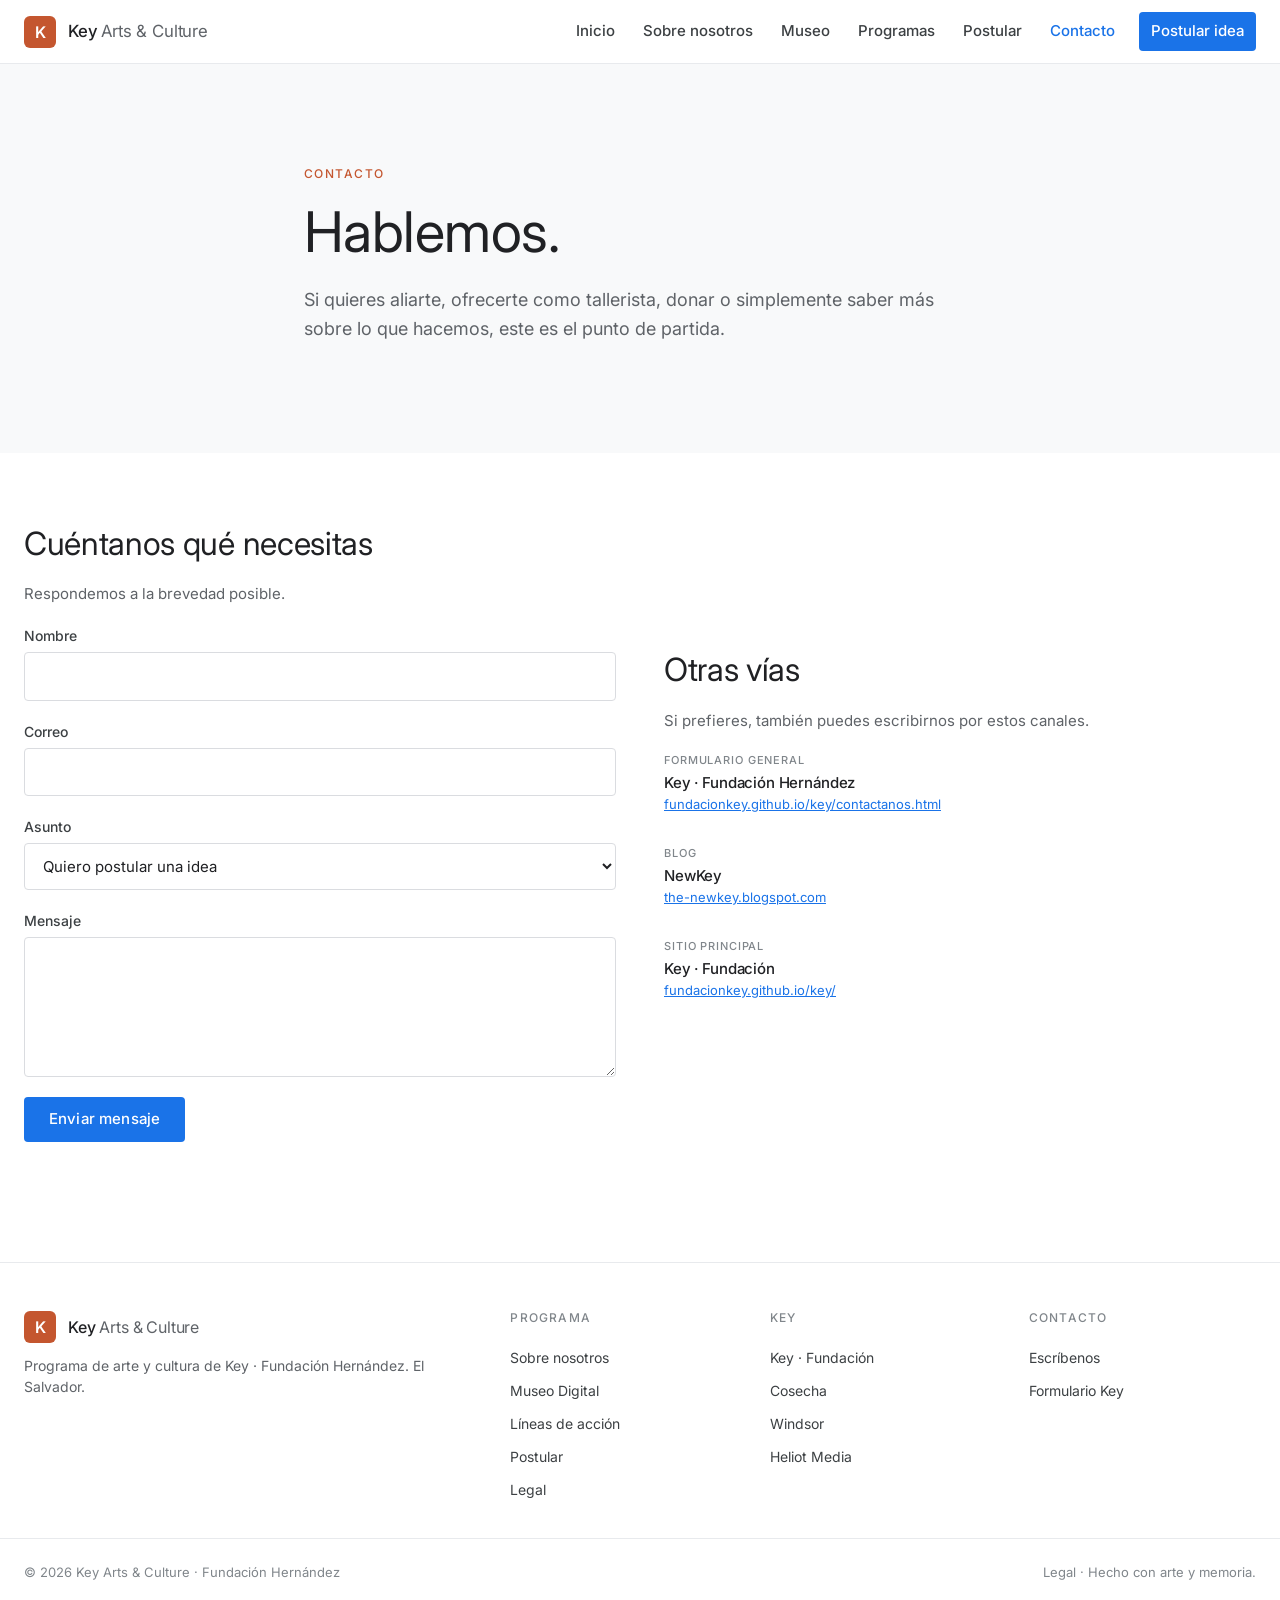
==== commit 93bb587e: "Update contact page content and links" ====
--- a/contacto.html
+++ b/contacto.html
@@ -24,6 +24,7 @@
     <nav class="nav">
       <a href="index.html">Inicio</a>
       <a href="sobre-nosotros.html">Sobre nosotros</a>
+      <a href="museo.html">Museo</a>
       <a href="programas.html">Programas</a>
       <a href="postular.html">Postular</a>
       <a href="contacto.html" class="active">Contacto</a>
@@ -39,8 +40,8 @@
       <span class="eyebrow">Contacto</span>
       <h1>Hablemos.</h1>
       <p class="lead">
-        ¿Quieres aliarte, ser tallerista, donar, o simplemente saber más?
-        Escríbenos y te respondemos.
+        Si quieres aliarte, ofrecerte como tallerista, donar o simplemente saber
+        más sobre lo que hacemos, este es el punto de partida.
       </p>
     </div>
   </section>
@@ -49,8 +50,8 @@
     <div class="split">
       <div>
         <div class="section-head-inline">
-          <h2>Escríbenos</h2>
-          <p>Completa el formulario y te responderemos lo antes posible.</p>
+          <h2>Cuéntanos qué necesitas</h2>
+          <p>Respondemos a la brevedad posible.</p>
         </div>
         <form action="https://formspree.io/f/tu-id" method="POST" style="margin-top:16px;">
           <div class="field">
@@ -85,7 +86,7 @@
       <div>
         <div class="section-head-inline">
           <h2>Otras vías</h2>
-          <p>Si prefieres, también puedes contactarnos por estos canales.</p>
+          <p>Si prefieres, también puedes escribirnos por estos canales.</p>
         </div>
 
         <div class="grid" style="grid-template-columns:1fr; gap:16px; margin-top:16px;">
@@ -129,8 +130,10 @@
     <div>
       <h4>Programa</h4>
       <a href="sobre-nosotros.html">Sobre nosotros</a>
+      <a href="museo.html">Museo Digital</a>
       <a href="programas.html">Líneas de acción</a>
       <a href="postular.html">Postular</a>
+      <a href="legal.html">Legal</a>
     </div>
     <div>
       <h4>Key</h4>
@@ -147,7 +150,7 @@
   </div>
   <div class="footer-bottom">
     <span>© 2026 Key Arts &amp; Culture · Fundación Hernández</span>
-    <span>Hecho con arte y memoria.</span>
+    <span><a href="legal.html" style="color:inherit;">Legal</a> · Hecho con arte y memoria.</span>
   </div>
 </footer>
 
